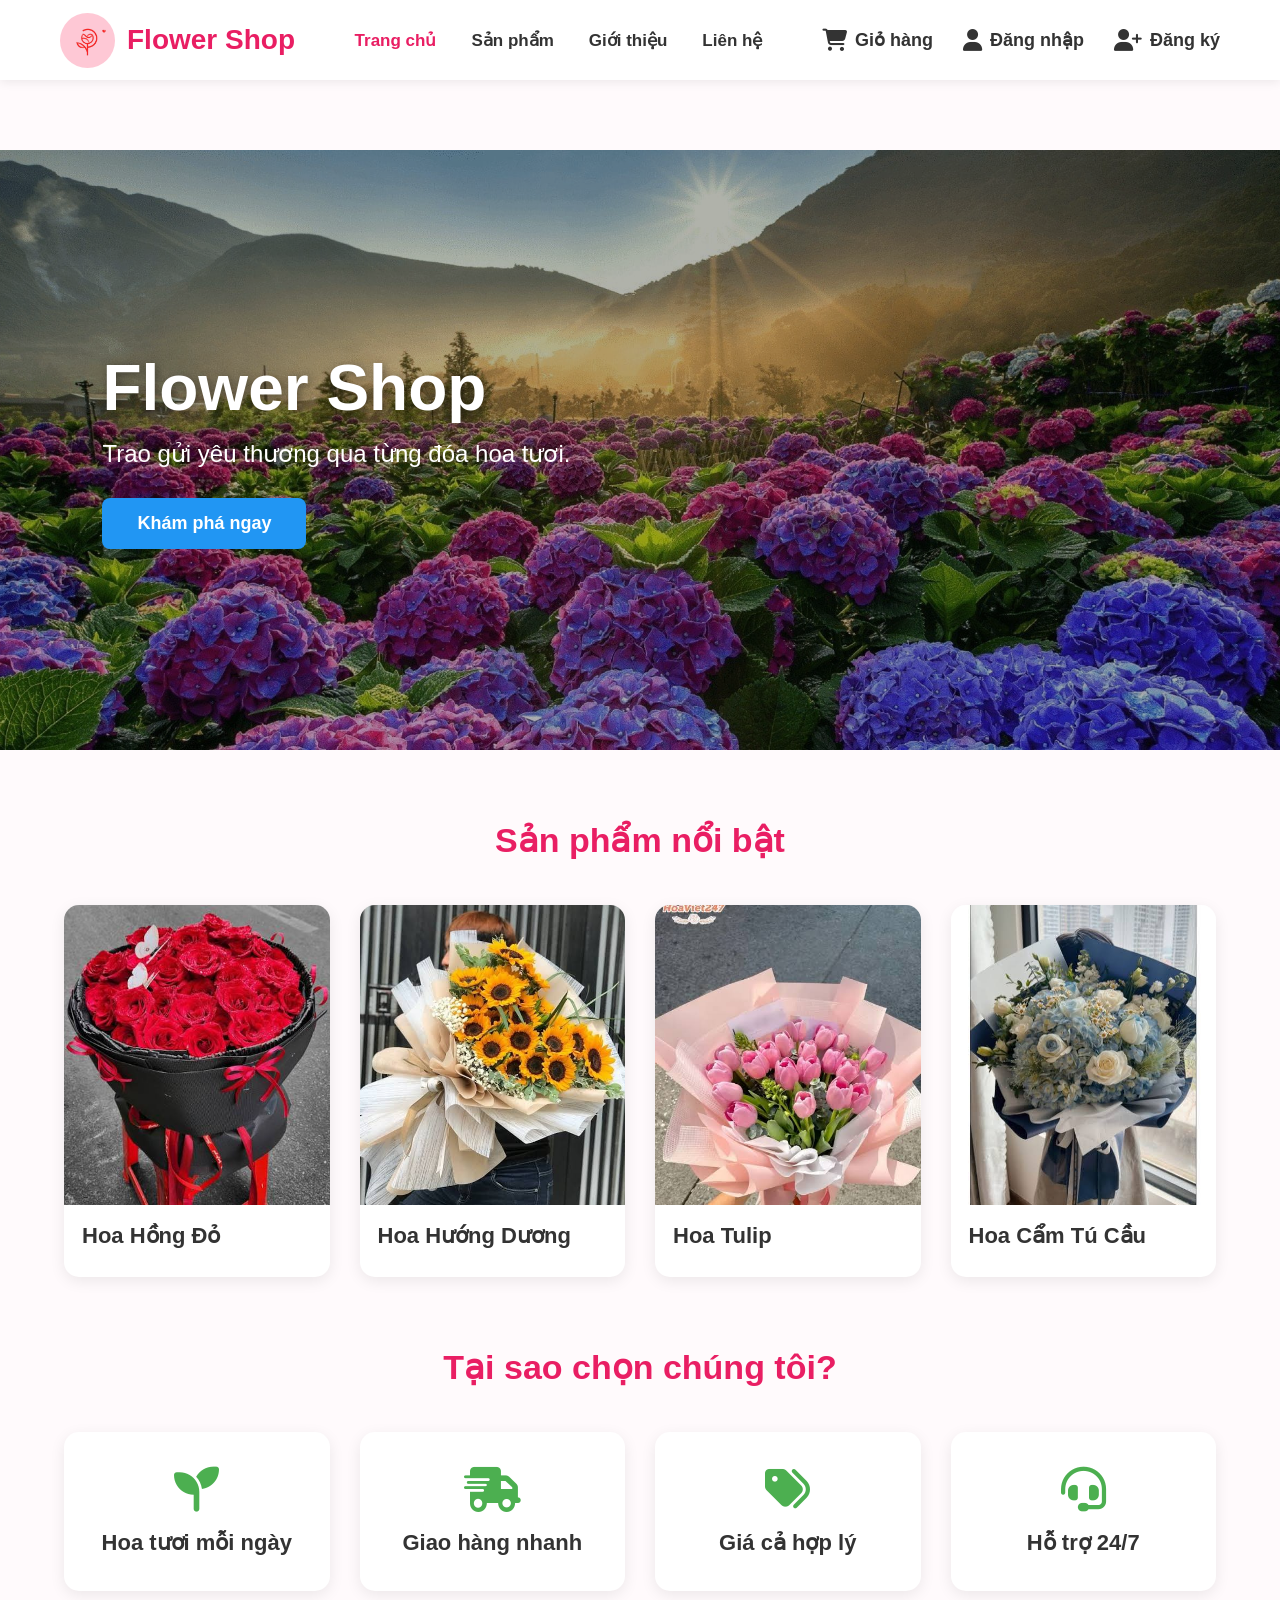
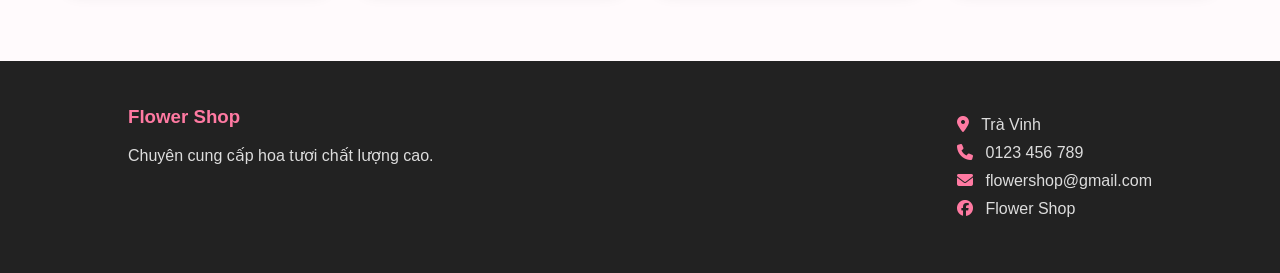
==== index.html @ d10ab286 "upbai" ====
<!DOCTYPE html>
<html lang="vi">

<head>

    <meta charset="UTF-8">

    <meta name="viewport" content="width=device-width, initial-scale=1.0">

    <meta name="description" content="Website bán hoa Flower Shop">

    <title>Flower Shop</title>

    <link rel="stylesheet" href="css/trangindex.css">

    <link rel="stylesheet"
        href="https://cdnjs.cloudflare.com/ajax/libs/font-awesome/6.7.2/css/all.min.css">

</head>

<body>

    <!-- ================= HEADER ================= -->
<header>

    <div class="logo">

        <img src="assets/img/logo-shop-hoa-3.jpg">

        <h2>Flower Shop</h2>

    </div>


    <nav>

        <ul>

            <li>
                <a href="index.html" class="active">
                    Trang chủ
                </a>
            </li>


            <li>
                <a href="html/san-pham.html">
                    Sản phẩm
                </a>
            </li>


            <li>
                <a href="/html/gioi-thieu.html">
                    Giới thiệu
                </a>
            </li>


            <li>
                <a href="/html/lien-he.html">
                    Liên hệ
                </a>
            </li>

        </ul>

    </nav>



<div class="header-right">


    <a href="html/gio-hang.html">

        <i class="fa-solid fa-cart-shopping"></i>

        Giỏ hàng

    </a>



    <a href="html/dang-nhap.html">

        <i class="fa-solid fa-user"></i>

        Đăng nhập

    </a>



    <a href="html/dang-ky.html">

        <i class="fa-solid fa-user-plus"></i>

        Đăng ký

    </a>


</div>


</header>
    <!-- ================= BANNER ================= -->

    <section class="banner">

        <img src="assets/img/vuon-hoa-cam-tu-cau-banner.jpg"
            alt="Vườn hoa cẩm tú cầu">

        <div class="banner-content">

            <h1>Flower Shop</h1>

            <p>Trao gửi yêu thương qua từng đóa hoa tươi.</p>

            <a href="html/san-pham.html" class="btn-banner">

                Khám phá ngay

            </a>

        </div>

    </section>

    <section class="featured">

        <h2>Sản phẩm nổi bật</h2>

        <div class="product-list">

            <div class="product">

                <img src="assets/img/images.jpg" alt="Hoa Hồng Đỏ">

                <div class="product-content">

                    <h3> Hoa Hồng Đỏ</h3>

                
                 
                </div>

            </div>

            <div class="product">

                <img src="assets/img/images (1).jpg" alt="Hoa Hướng Dương">

                <div class="product-content">

                    <h3>Hoa Hướng Dương</h3>

                    

                
                </div>

            </div>

            <div class="product">

                <img src="assets/img/images (2).jpg" alt="Hoa Tulip">

                <div class="product-content">

                    <h3>Hoa Tulip</h3>

                   
                

                </div>

            </div>

            <div class="product">

                <img src="assets/img/images (3).jpg" alt="Hoa Cẩm Tú Cầu">

                <div class="product-content">

                    <h3>Hoa Cẩm Tú Cầu</h3>

                   

                </div>

            </div>

        </div>

    </section>

    <!-- ================= DỊCH VỤ ================= -->

    <section class="service">

        <h2>Tại sao chọn chúng tôi?</h2>

        <div class="service-list">

            <div class="box">

                <i class="fa-solid fa-seedling"></i>

                <h3>Hoa tươi mỗi ngày</h3>

            </div>

            <div class="box">

                <i class="fa-solid fa-truck-fast"></i>

                <h3>Giao hàng nhanh</h3>

            </div>

            <div class="box">

                <i class="fa-solid fa-tags"></i>

                <h3>Giá cả hợp lý</h3>

            </div>

            <div class="box">

                <i class="fa-solid fa-headset"></i>

                <h3>Hỗ trợ 24/7</h3>

            </div>

        </div>

    </section>

    <!-- ================= FOOTER ================= -->

    <footer>

        <div>

            <h3>Flower Shop</h3>

            <p>Chuyên cung cấp hoa tươi chất lượng cao.</p>

        </div>

        <div>

            <p>

                <i class="fa-solid fa-location-dot"></i>

                Trà Vinh

            </p>

            <p>

                <i class="fa-solid fa-phone"></i>

                0123 456 789

            </p>

            <p>

                <i class="fa-solid fa-envelope"></i>

                flowershop@gmail.com

            </p>

            <p>

                <i class="fa-brands fa-facebook"></i>

                Flower Shop

            </p>

        </div>

    </footer>

    <script src="js/data.js"></script>

    <script src="js/script.js"></script>

</body>

</html>
---- css/trangindex.css ----
/* =====================================
   RESET
===================================== */

*{
    margin:0;
    padding:0;
    box-sizing:border-box;
    font-family:Arial, Helvetica, sans-serif;
}

body{
    background:#fffafc;
    color:#333;
}

a{
    text-decoration:none;
    color:inherit;
}

ul{
    list-style:none;
}

img{
    width:100%;
    display:block;
}

/* =====================================
   HEADER
===================================== */

header{

    width:100%;
    height:80px;

    background:#ffffff;

    display:flex;
    justify-content:space-between;
    align-items:center;

    padding:0 60px;

    position:sticky;
    top:0;

    z-index:1000;

    box-shadow:0 2px 10px rgba(0,0,0,.08);

}

.logo{

    display:flex;
    align-items:center;
    gap:12px;

}

.logo img{

    width:55px;
    height:55px;

    border-radius:50%;
    object-fit:cover;

}

.logo h2{

    color:#e91e63;
    font-size:28px;

}

nav ul{

    display:flex;
    gap:35px;

}

nav ul li a{

    font-size:17px;
    font-weight:600;

    transition:.3s;

    padding:8px 0;

}

nav ul li a:hover,
nav ul li a.active{

    color:#e91e63;

}

/* =====================================
   BANNER
===================================== */

.banner{

    width:100%;
    height:520px;

    overflow:hidden;

}

.banner img{

    width:100%;
    height:520px;

    object-fit:cover;

    transition:1s;

}

/* =====================================
   SECTION
===================================== */

section{

    width:90%;
    margin:70px auto;

}

section h2{

    text-align:center;

    font-size:34px;

    margin-bottom:45px;

    color:#e91e63;

}

/* =====================================
   DANH MỤC
===================================== */

.category-list{

    display:grid;

    grid-template-columns:repeat(5,1fr);

    gap:25px;

}

.card{

    background:white;

    border-radius:15px;

    padding:35px;

    text-align:center;

    box-shadow:0 4px 15px rgba(0,0,0,.08);

    transition:.35s;

}

.card:hover{

    transform:translateY(-8px);

    background:#ffeef5;

}

.card i{

    font-size:42px;

    color:#e91e63;

    margin-bottom:18px;

}

.card h3{

    font-size:20px;

}

/* =====================================
   SẢN PHẨM
===================================== */

.product-list{

    display:grid;

    grid-template-columns:repeat(auto-fit,minmax(250px,1fr));

    gap:30px;

}

.product{

    background:white;

    border-radius:15px;

    overflow:hidden;

    box-shadow:0 4px 15px rgba(0,0,0,.08);

    transition:.35s;

}

.product:hover{

    transform:translateY(-8px);

}

.product img{

    width:100%;

    height:300px;

    object-fit:cover;

    object-position:center center;

    display:block;

    transition:0.4s;

}
.product-content{

    padding:18px;

}

.product h3{

    font-size:22px;

    margin-bottom:10px;

}

.price{

    color:#e91e63;

    font-size:22px;

    font-weight:bold;

    margin-bottom:15px;

}

.product button{

    width:100%;

    padding:12px;

    border:none;

    background:#e91e63;

    color:white;

    border-radius:8px;

    cursor:pointer;

    font-size:16px;

    transition:.3s;

}

.product button:hover{

    background:#c2185b;

}

/* =====================================
   DỊCH VỤ
===================================== */

.service-list{

    display:grid;

    grid-template-columns:repeat(4,1fr);

    gap:30px;

}

.box{

    background:white;

    padding:35px;

    text-align:center;

    border-radius:15px;

    box-shadow:0 4px 15px rgba(0,0,0,.08);

    transition:.3s;

}

.box:hover{

    transform:translateY(-8px);

    background:#fef3f8;

}

.box i{

    font-size:45px;

    color:#4caf50;

    margin-bottom:18px;

}

.box h3{

    font-size:22px;

}

/* =====================================
   FOOTER
===================================== */

footer{

    margin-top:70px;

    background:#222;

    color:white;

    display:flex;

    justify-content:space-between;

    flex-wrap:wrap;

    padding:45px 10%;

}

footer h3{

    margin-bottom:18px;

    color:#ff7aa2;

}

footer p{

    margin:10px 0;

    color:#ddd;

}

footer i{

    margin-right:8px;

    color:#ff7aa2;

}

/* =====================================
   RESPONSIVE
===================================== */

@media(max-width:992px){

    header{

        flex-direction:column;
        height:auto;
        padding:20px;

    }

    nav ul{

        flex-wrap:wrap;
        justify-content:center;
        margin-top:20px;

    }

    .category-list{

        grid-template-columns:repeat(2,1fr);

    }

    .service-list{

        grid-template-columns:repeat(2,1fr);

    }

}

@media(max-width:768px){

    .banner{

        height:300px;

    }

    .banner img{

        height:300px;

    }

    section h2{

        font-size:28px;

    }

    .category-list,
    .service-list{

        grid-template-columns:1fr;

    }

    footer{

        flex-direction:column;
        gap:25px;

    }

}
/* ================= BANNER ================= */

.banner{

    position: relative;

    width:100%;

    height:600px;

    overflow:hidden;

}

.banner img{

    width:100%;

    height:100%;

    object-fit:cover;

    filter:brightness(70%);

}

.banner-content{

    position:absolute;

    top:50%;

    left:8%;

    transform:translateY(-50%);

    color:white;

}

.banner-content h1{

    font-size:64px;

    margin-bottom:15px;

    text-shadow:2px 2px 10px rgba(0,0,0,.4);

}

.banner-content p{

    font-size:24px;

    margin-bottom:30px;

}

.btn-banner{

    display:inline-block;

    padding:15px 35px;

    background:#2196f3;

    color:white;

    border-radius:8px;

    font-size:18px;

    font-weight:bold;

    transition:.3s;

}

.btn-banner:hover{

    background:#1976d2;

}
/* =====================================
   TRANG SẢN PHẨM
===================================== */


/* Banner sản phẩm */

.products-banner{

    position:relative;
    height:450px;
    overflow:hidden;

}

.products-banner img{

    width:100%;
    height:100%;
    object-fit:cover;

    filter:brightness(70%);

}


/* Khu vực tìm kiếm */

.search{

    width:90%;
    margin:40px auto;

    display:flex;
    justify-content:center;

}


.search input{

    width:500px;

    padding:15px 20px;

    border:2px solid #e91e63;

    border-radius:30px;

    outline:none;

    font-size:16px;

    transition:.3s;

}


.search input:focus{

    box-shadow:0 0 10px rgba(233,30,99,.3);

}



/* Tiêu đề sản phẩm */

.products h2{

    font-size:34px;

    color:#e91e63;

    text-align:center;

    margin-bottom:40px;

}



/* Card sản phẩm */

.products .product{

    position:relative;

    overflow:hidden;

}


.products .product img{

    height:280px;

    object-fit:cover;

    transition:.4s;

}


.products .product:hover img{

    transform:scale(1.08);

}



/* Nội dung sản phẩm */

.products .product-content{

    padding:20px;

    text-align:center;

}


.products .product h3{

    font-size:20px;

    min-height:50px;

}



/* Giá */

.products .price{

    font-size:22px;

    color:#e91e63;

    font-weight:bold;

}


.sale{

    display:inline-block;

    background:#ffeb3b;

    color:#333;

    padding:5px 12px;

    border-radius:20px;

    font-size:14px;

    margin-bottom:15px;

}



/* Nút sản phẩm */

.products button{

    margin-top:8px;

}


.products button:last-child{

    background:#4caf50;

}


.products button:last-child:hover{

    background:#388e3c;

}



/* Hover danh mục */

.category .card{

    cursor:pointer;

}



/* Responsive */

@media(max-width:768px){


    .search input{

        width:100%;

    }


    .products .product img{

        height:230px;

    }

}
.header-right{

    display:flex;
    align-items:center;
    gap:30px;

}


.header-right a{

    font-size:18px;
    font-weight:bold;

    display:flex;
    align-items:center;
    gap:8px;

}


.header-right i{

    font-size:22px;
}


.logo img{

    width:55px;
    height:55px;

    border-radius:50%;
    object-fit:cover;

}
/* =====================================
   FLOWER SHOP - CHI TIẾT SẢN PHẨM
===================================== */


.chi-tiet{

    width:1200px;

    margin:60px auto;

    display:flex;

    gap:50px;

    padding:40px;

    background:#fff;

    border-radius:25px;

    box-shadow:0 10px 30px rgba(0,0,0,0.12);

    animation: hienThi 0.6s ease;

}




/* Hiệu ứng xuất hiện */

@keyframes hienThi{

    from{

        opacity:0;

        transform:translateY(40px);

    }


    to{

        opacity:1;

        transform:translateY(0);

    }

}



/* ===============================
   ẢNH SẢN PHẨM
=============================== */


.anh-hoa{

    width:50%;

    overflow:hidden;

    border-radius:25px;

}



.anh-hoa img{


    width:100%;

    height:550px;

    object-fit:cover;

    border-radius:25px;

    transition:0.5s;


}



.anh-hoa:hover img{

    transform:scale(1.08);

}





/* ===============================
   THÔNG TIN
=============================== */


.thong-tin{

    flex:1;

    padding:20px;

}



.thong-tin h1{


    font-size:38px;

    color:#333;

    margin-bottom:15px;

    transition:0.3s;


}



.thong-tin h1:hover{

    color:#e91e63;

}





/* DANH MỤC */


#danhMuc{


    display:inline-block;

    padding:8px 20px;

    background:#ffe4ed;

    color:#e91e63;

    border-radius:30px;

    font-size:16px;

    margin-bottom:25px;


}




/* GIÁ */


.gia-cu{


    color:#999;

    text-decoration:line-through;

    font-size:18px;


}



.giam{


    color:#e91e63;

    font-weight:bold;

}



.gia-moi{


    color:#e91e63;

    font-size:35px;

    font-weight:bold;

    margin:20px 0;

}





/* MÔ TẢ */


#moTa{


    font-size:17px;

    color:#555;

    line-height:1.8;

    padding:20px 0;

    border-bottom:1px solid #eee;


}





/* ===============================
   NÚT QUAY LẠI
=============================== */


.thong-tin a{


    display:inline-block;

    margin-top:30px;

    padding:12px 30px;

    background:#e91e63;

    color:white;

    border-radius:30px;

    text-decoration:none;

    transition:0.3s;


}



.thong-tin a:hover{


    background:#c2185b;

    transform:translateX(-5px);


}



/* ===============================
   HIỆU ỨNG THÔNG TIN
=============================== */


.thong-tin h1{

    animation: hienTrai 0.7s ease;

}



#giaSP{

    animation: hienTrai 0.9s ease;

}



#moTa{

    animation: hienTrai 1s ease;

}




@keyframes hienTrai{


    from{

        opacity:0;

        transform:translateX(40px);

    }


    to{

        opacity:1;

        transform:translateX(0);

    }

}





/* ===============================
   RESPONSIVE
=============================== */


@media(max-width:900px){


    .chi-tiet{

        width:90%;

        flex-direction:column;

        padding:25px;

    }



    .anh-hoa{

        width:100%;

    }



    .anh-hoa img{

        height:400px;

    }


}
/* =====================================
   HIỆU ỨNG CHUYỂN TRANG
===================================== */


/* Khi trang vừa mở */

body{

    animation: moTrang 0.5s ease;

}



@keyframes moTrang{


    from{

        opacity:0;

        transform:translateY(15px);

    }


    to{

        opacity:1;

        transform:translateY(0);

    }

}



/* Hiệu ứng khi chuyển trang */

body.chuyen-trang{


    animation: dongTrang 0.4s ease forwards;


}



@keyframes dongTrang{


    from{

        opacity:1;

    }


    to{

        opacity:0;

        transform:translateY(-15px);

    }

}
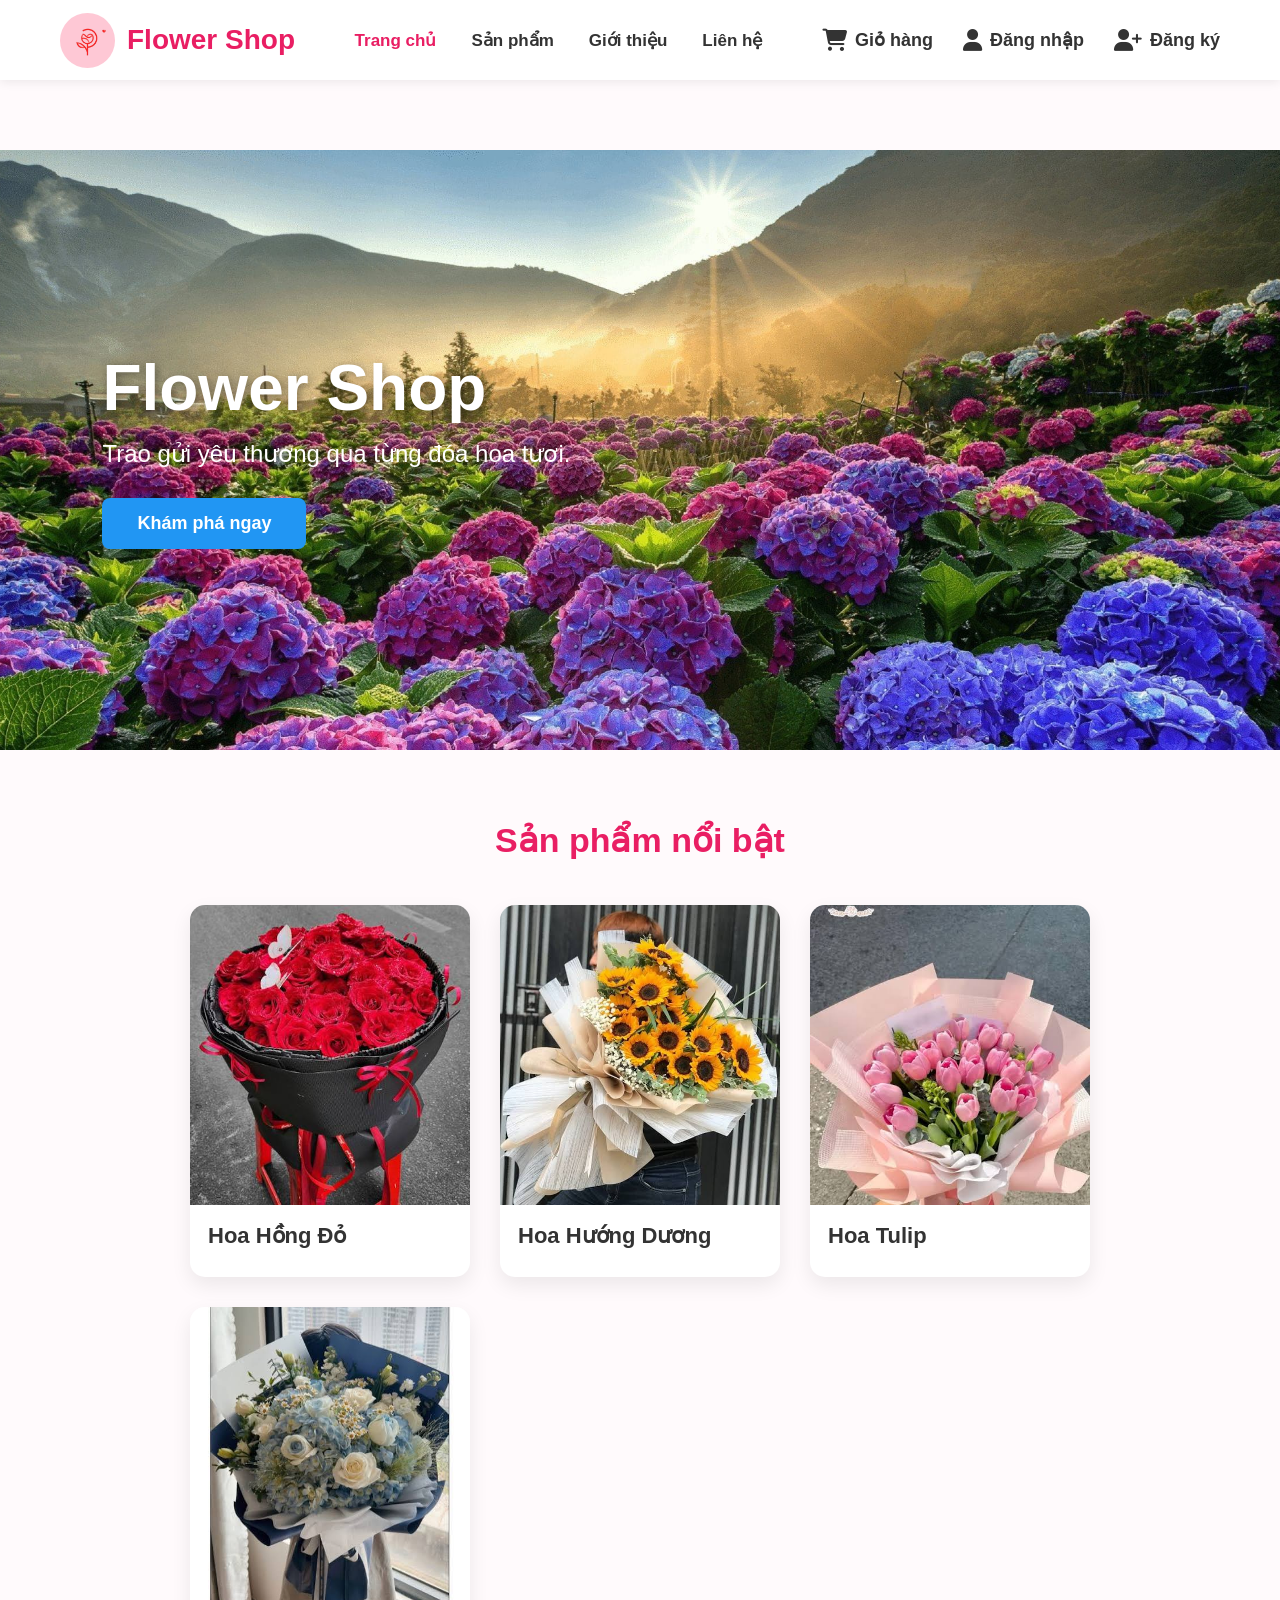
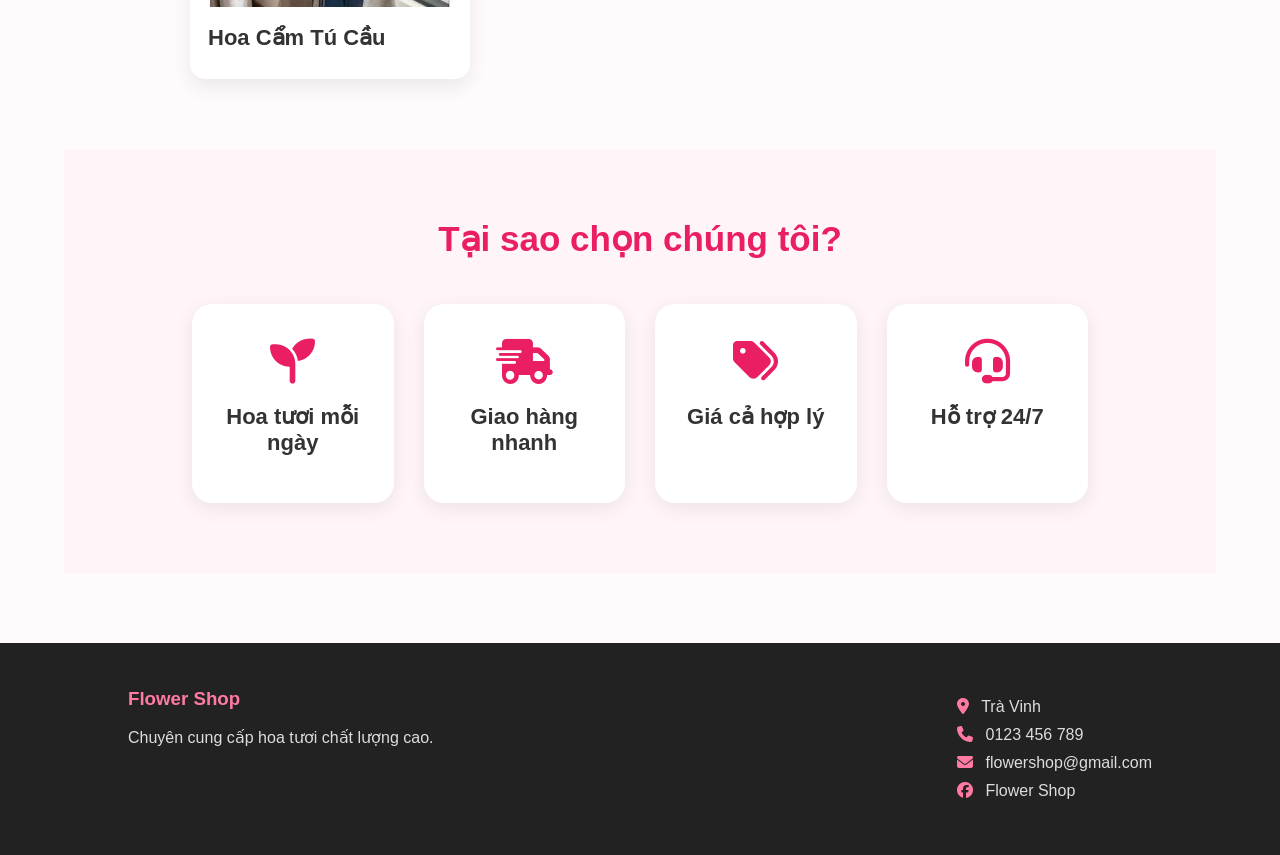
==== commit 29a7b8a3: "update" ====
--- a/index.html
+++ b/index.html
@@ -51,14 +51,14 @@
 
 
             <li>
-                <a href="/html/gioi-thieu.html">
+                <a href="html/gioi-thieu.html">
                     Giới thiệu
                 </a>
             </li>
 
 
             <li>
-                <a href="/html/lien-he.html">
+                <a href="html/lien-he.html">
                     Liên hệ
                 </a>
             </li>
--- a/css/trangindex.css
+++ b/css/trangindex.css
@@ -211,25 +211,36 @@
 
 .product-list{
 
-    display:grid;
-
-    grid-template-columns:repeat(auto-fit,minmax(250px,1fr));
-
-    gap:30px;
-
-}
-
+    display: grid;
+
+    grid-template-columns: repeat(auto-fill, minmax(280px, 280px));
+
+    justify-content: center;
+
+    gap: 30px;
+
+    margin-top: 30px;
+
+}   
 .product{
 
-    background:white;
-
-    border-radius:15px;
-
-    overflow:hidden;
-
-    box-shadow:0 4px 15px rgba(0,0,0,.08);
-
-    transition:.35s;
+    width: 280px;
+
+    background: #fff;
+
+    border-radius: 15px;
+
+    overflow: hidden;
+
+    box-shadow: 0 8px 20px rgba(0,0,0,.08);
+
+    transition: .3s;
+
+}
+
+.product:hover{
+
+    transform: translateY(-8px);
 
 }
 
@@ -501,7 +512,6 @@
 
     object-fit:cover;
 
-    filter:brightness(70%);
 
 }
 
@@ -1254,4 +1264,1240 @@
 
     }
 
+}
+/* =====================================
+   TRANG GIỚI THIỆU
+===================================== */
+
+/* ---------- Giới thiệu ---------- */
+
+.about{
+
+    width:1200px;
+
+    margin:70px auto;
+
+    display:flex;
+
+    align-items:center;
+
+    gap:50px;
+
+}
+
+
+
+.about-img{
+
+    flex:1;
+
+}
+
+
+
+.about-img img{
+
+    width:100%;
+
+    height:450px;
+
+    object-fit:cover;
+
+    border-radius:20px;
+
+    box-shadow:0 10px 25px rgba(0,0,0,.15);
+
+    transition:.4s;
+
+}
+
+
+
+.about-img img:hover{
+
+    transform:scale(1.05);
+
+}
+
+
+
+.about-content{
+
+    flex:1;
+
+}
+
+
+
+.about-content h2{
+
+    font-size:36px;
+
+    color:#e91e63;
+
+    margin-bottom:20px;
+
+}
+
+
+
+.about-content p{
+
+    font-size:17px;
+
+    line-height:1.8;
+
+    color:#555;
+
+    text-align:justify;
+
+    margin-bottom:18px;
+
+}
+
+
+
+
+
+/* ---------- Dịch vụ ---------- */
+
+.service{
+
+    padding:70px 10%;
+
+    background:#fff5f8;
+
+}
+
+
+
+.service h2{
+
+    text-align:center;
+
+    font-size:35px;
+
+    color:#e91e63;
+
+    margin-bottom:45px;
+
+}
+
+
+
+.service-list{
+
+    display:grid;
+
+    grid-template-columns:repeat(4,1fr);
+
+    gap:30px;
+
+}
+
+
+
+.box{
+
+    background:#fff;
+
+    padding:35px 25px;
+
+    text-align:center;
+
+    border-radius:20px;
+
+    box-shadow:0 5px 20px rgba(0,0,0,.08);
+
+    transition:.3s;
+
+}
+
+
+
+.box:hover{
+
+    transform:translateY(-10px);
+
+}
+
+
+
+.box i{
+
+    font-size:45px;
+
+    color:#e91e63;
+
+    margin-bottom:20px;
+
+}
+
+
+
+.box h3{
+
+    margin-bottom:12px;
+
+    color:#333;
+
+}
+
+
+
+.box p{
+
+    color:#666;
+
+    line-height:1.6;
+
+}
+
+
+
+
+
+/* ---------- Đội ngũ ---------- */
+
+.team{
+
+    width:1200px;
+
+    margin:70px auto;
+
+}
+
+
+
+.team h2{
+
+    text-align:center;
+
+    font-size:35px;
+
+    color:#e91e63;
+
+    margin-bottom:40px;
+
+}
+
+
+
+.team .product{
+
+    transition:.4s;
+
+}
+
+
+
+.team .product:hover{
+
+    transform:translateY(-10px);
+
+}
+
+
+
+.team .product img{
+
+    height:320px;
+
+    object-fit:cover;
+
+}
+
+
+
+
+
+/* ---------- Hiệu ứng ---------- */
+
+.about,
+
+.service,
+
+.team{
+
+    animation:hienLen .8s ease;
+
+}
+
+
+
+@keyframes hienLen{
+
+    from{
+
+        opacity:0;
+
+        transform:translateY(40px);
+
+    }
+
+    to{
+
+        opacity:1;
+
+        transform:translateY(0);
+
+    }
+
+}
+
+
+
+
+
+/* ---------- Responsive ---------- */
+
+@media(max-width:992px){
+
+    .about{
+
+        width:90%;
+
+        flex-direction:column;
+
+    }
+
+
+
+    .team{
+
+        width:90%;
+
+    }
+
+
+
+    .service-list{
+
+        grid-template-columns:repeat(2,1fr);
+
+    }
+
+}
+
+
+
+@media(max-width:768px){
+
+    .service-list{
+
+        grid-template-columns:1fr;
+
+    }
+
+}
+/* =====================================
+   NÚT CHI TIẾT
+===================================== */
+
+.nut-chi-tiet{
+
+    display:flex;
+
+    gap:20px;
+
+    margin:30px 0;
+
+}
+
+.btn-gio,
+.btn-mua{
+
+    border:none;
+
+    padding:15px 30px;
+
+    font-size:17px;
+
+    border-radius:8px;
+
+    cursor:pointer;
+
+    transition:.3s;
+
+}
+
+.btn-gio{
+
+    background:#ff4081;
+
+    color:#fff;
+
+}
+
+.btn-gio:hover{
+
+    background:#e91e63;
+
+    transform:translateY(-3px);
+
+}
+
+.btn-mua{
+
+    background:#4caf50;
+
+    color:#fff;
+
+}
+
+.btn-mua:hover{
+
+    background:#388e3c;
+
+    transform:translateY(-3px);
+
+}
+
+.quay-lai{
+
+    display:inline-block;
+
+    margin-top:10px;
+
+    color:#333;
+
+    font-weight:bold;
+
+    text-decoration:none;
+
+}
+
+.quay-lai:hover{
+
+    color:#e91e63;
+
+}
+/* =====================================
+   TRANG THANH TOÁN
+===================================== */
+
+.thanh-toan{
+
+    width:1200px;
+
+    margin:60px auto;
+
+    padding:20px;
+
+}
+
+.thanh-toan h2{
+
+    text-align:center;
+
+    color:#e91e63;
+
+    font-size:36px;
+
+    margin-bottom:40px;
+
+}
+
+.thanh-toan-box{
+
+    display:flex;
+
+    gap:40px;
+
+    background:#fff;
+
+    padding:35px;
+
+    border-radius:20px;
+
+    box-shadow:0 8px 20px rgba(0,0,0,.1);
+
+}
+
+
+
+/* ======================
+   SẢN PHẨM
+====================== */
+
+.san-pham-mua{
+
+    flex:1;
+
+    text-align:center;
+
+}
+
+.san-pham-mua img{
+
+    width:100%;
+
+    max-width:350px;
+
+    height:350px;
+
+    object-fit:cover;
+
+    border-radius:15px;
+
+    transition:.4s;
+
+}
+
+.san-pham-mua img:hover{
+
+    transform:scale(1.05);
+
+}
+
+.san-pham-mua h3{
+
+    margin-top:20px;
+
+    color:#333;
+
+    font-size:24px;
+
+}
+
+.san-pham-mua p{
+
+    margin-top:15px;
+
+}
+
+
+
+/* ======================
+   GIÁ
+====================== */
+
+.gia-cu{
+
+    color:#999;
+
+    text-decoration:line-through;
+
+    font-size:18px;
+
+}
+
+.gia-moi{
+
+    color:#e91e63;
+
+    font-size:30px;
+
+    font-weight:bold;
+
+}
+
+
+
+/* ======================
+   FORM
+====================== */
+
+.form-thanh-toan{
+
+    flex:1;
+
+}
+
+.form-thanh-toan h3{
+
+    margin-bottom:20px;
+
+    color:#e91e63;
+
+}
+
+.form-thanh-toan input,
+
+.form-thanh-toan textarea{
+
+    width:100%;
+
+    padding:14px;
+
+    margin-bottom:18px;
+
+    border:1px solid #ddd;
+
+    border-radius:8px;
+
+    font-size:16px;
+
+    outline:none;
+
+    transition:.3s;
+
+}
+
+.form-thanh-toan input:focus,
+
+.form-thanh-toan textarea:focus{
+
+    border-color:#e91e63;
+
+    box-shadow:0 0 8px rgba(233,30,99,.2);
+
+}
+
+.form-thanh-toan h4{
+
+    margin:20px 0 15px;
+
+    color:#333;
+
+}
+
+.form-thanh-toan label{
+
+    display:block;
+
+    margin-bottom:12px;
+
+    cursor:pointer;
+
+    color:#555;
+
+}
+
+.form-thanh-toan input[type="radio"]{
+
+    width:auto;
+
+    margin-right:8px;
+
+}
+
+
+
+/* ======================
+   NÚT ĐẶT HÀNG
+====================== */
+
+.form-thanh-toan button{
+
+    width:100%;
+
+    padding:15px;
+
+    border:none;
+
+    border-radius:8px;
+
+    background:#e91e63;
+
+    color:#fff;
+
+    font-size:18px;
+
+    cursor:pointer;
+
+    transition:.3s;
+
+    margin-top:20px;
+
+}
+
+.form-thanh-toan button:hover{
+
+    background:#c2185b;
+
+    transform:translateY(-3px);
+
+}
+
+
+
+/* ======================
+   HIỆU ỨNG
+====================== */
+
+.thanh-toan-box{
+
+    animation:hienThanhToan .7s ease;
+
+}
+
+@keyframes hienThanhToan{
+
+    from{
+
+        opacity:0;
+
+        transform:translateY(40px);
+
+    }
+
+    to{
+
+        opacity:1;
+
+        transform:translateY(0);
+
+    }
+
+}
+
+
+
+/* ======================
+   RESPONSIVE
+====================== */
+
+@media(max-width:992px){
+
+    .thanh-toan{
+
+        width:95%;
+
+    }
+
+    .thanh-toan-box{
+
+        flex-direction:column;
+
+    }
+
+    .san-pham-mua img{
+
+        max-width:280px;
+
+        height:280px;
+
+    }
+
+}
+.san-pham-mua h3{
+
+    text-align: center;
+
+    font-size: 30px;
+
+    font-weight: 600;
+
+    color: #333;
+
+    margin: 20px 0 10px;
+
+}
+
+
+#giaHoa{
+
+    text-align: center;
+
+    margin-top: 15px;
+
+}
+.san-pham-mua{
+
+    display: flex;
+
+    flex-direction: column;
+
+    align-items: center;
+
+    justify-content: center;
+
+    text-align: center;
+
+}
+/* ===================================== */
+/* LIÊN HỆ */
+/* ===================================== */
+
+.contact{
+
+    width:90%;
+    max-width:1200px;
+
+    margin:60px auto;
+
+    display:grid;
+
+    grid-template-columns:1fr 1fr;
+
+    gap:40px;
+
+}
+
+.contact-info,
+.contact-form{
+
+    background:#fff;
+
+    padding:35px;
+
+    border-radius:20px;
+
+    box-shadow:0 10px 25px rgba(0,0,0,.08);
+
+}
+
+.contact-info h2,
+.contact-form h2{
+
+    color:#e91e63;
+
+    margin-bottom:25px;
+
+    font-size:30px;
+
+}
+
+.contact-info p{
+
+    margin:18px 0;
+
+    font-size:18px;
+
+    color:#555;
+
+    line-height:1.8;
+
+}
+
+.contact-info i{
+
+    width:30px;
+
+    color:#e91e63;
+
+    font-size:20px;
+
+}
+
+
+
+/* ================= FORM ================= */
+
+.contact-form input,
+.contact-form textarea{
+
+    width:100%;
+
+    padding:15px;
+
+    margin-bottom:18px;
+
+    border:1px solid #ddd;
+
+    border-radius:10px;
+
+    font-size:16px;
+
+    outline:none;
+
+    transition:.3s;
+
+    resize:none;
+
+}
+
+.contact-form input:focus,
+.contact-form textarea:focus{
+
+    border-color:#e91e63;
+
+    box-shadow:0 0 10px rgba(233,30,99,.2);
+
+}
+
+.contact-form button{
+
+    width:100%;
+
+    padding:15px;
+
+    border:none;
+
+    border-radius:10px;
+
+    background:#e91e63;
+
+    color:#fff;
+
+    font-size:18px;
+
+    cursor:pointer;
+
+    transition:.3s;
+
+}
+
+.contact-form button:hover{
+
+    background:#c2185b;
+
+    transform:translateY(-3px);
+
+}
+
+
+
+/* ================= GOOGLE MAP ================= */
+
+.map{
+
+    width:90%;
+
+    max-width:1200px;
+
+    margin:0 auto 60px;
+
+}
+
+.map iframe{
+
+    width:100%;
+
+    height:450px;
+
+    border:none;
+
+    border-radius:20px;
+
+    box-shadow:0 10px 25px rgba(0,0,0,.08);
+
+}
+
+
+
+/* ================= RESPONSIVE ================= */
+
+@media(max-width:900px){
+
+.contact{
+
+    grid-template-columns:1fr;
+
+}
+
+.contact-info,
+.contact-form{
+
+    padding:25px;
+
+}
+
+.contact-info h2,
+.contact-form h2{
+
+    font-size:26px;
+
+}
+
+.map iframe{
+
+    height:320px;
+
+}
+
+}
+/* ===================================== */
+/* GIỎ HÀNG */
+/* ===================================== */
+
+.gio-hang{
+
+    width:90%;
+    max-width:1100px;
+
+    margin:50px auto;
+
+}
+
+.gio-hang h1{
+
+    text-align:center;
+
+    color:#e91e63;
+
+    font-size:38px;
+
+    margin-bottom:40px;
+
+}
+
+
+/* ================= SẢN PHẨM ================= */
+
+.item-cart{
+
+    display:flex;
+
+    align-items:center;
+
+    gap:25px;
+
+    background:#fff;
+
+    border-radius:20px;
+
+    padding:20px;
+
+    margin-bottom:25px;
+
+    box-shadow:0 8px 20px rgba(0,0,0,.08);
+
+    transition:.3s;
+
+}
+
+.item-cart:hover{
+
+    transform:translateY(-5px);
+
+}
+
+.item-cart img{
+
+    width:160px;
+
+    height:160px;
+
+    object-fit:cover;
+
+    border-radius:15px;
+
+}
+
+.cart-info{
+
+    flex:1;
+
+}
+
+.cart-info h3{
+
+    font-size:26px;
+
+    color:#333;
+
+    margin-bottom:12px;
+
+}
+
+.cart-info p{
+
+    font-size:20px;
+
+    color:#e91e63;
+
+    font-weight:bold;
+
+}
+
+
+/* ================= SỐ LƯỢNG ================= */
+
+.so-luong{
+
+    display:flex;
+
+    align-items:center;
+
+    gap:15px;
+
+    margin-top:18px;
+
+}
+
+.so-luong button{
+
+    width:38px;
+
+    height:38px;
+
+    border:none;
+
+    border-radius:50%;
+
+    background:#e91e63;
+
+    color:#fff;
+
+    font-size:20px;
+
+    cursor:pointer;
+
+    transition:.3s;
+
+}
+
+.so-luong button:hover{
+
+    background:#c2185b;
+
+}
+
+.so-luong span{
+
+    font-size:22px;
+
+    font-weight:bold;
+
+    width:35px;
+
+    text-align:center;
+
+}
+
+
+/* ================= NÚT XÓA ================= */
+
+.btn-xoa{
+
+    padding:12px 22px;
+
+    border:none;
+
+    border-radius:10px;
+
+    background:#f44336;
+
+    color:#fff;
+
+    font-size:16px;
+
+    cursor:pointer;
+
+    transition:.3s;
+
+}
+
+.btn-xoa:hover{
+
+    background:#d32f2f;
+
+}
+
+
+/* ================= TỔNG TIỀN ================= */
+
+.tong-tien{
+
+    text-align:right;
+
+    margin-top:40px;
+
+    font-size:32px;
+
+    color:#e91e63;
+
+    font-weight:bold;
+
+}
+
+
+/* ================= NÚT ================= */
+
+.gio-hang-btn{
+
+    display:flex;
+
+    justify-content:space-between;
+
+    margin-top:40px;
+
+}
+
+.gio-hang-btn a{
+
+    text-decoration:none;
+
+    padding:15px 35px;
+
+    border-radius:12px;
+
+    font-size:18px;
+
+    color:#fff;
+
+    transition:.3s;
+
+}
+
+.btn-back{
+
+    background:#757575;
+
+}
+
+.btn-back:hover{
+
+    background:#555;
+
+}
+
+.btn-buy{
+
+    background:#4caf50;
+
+}
+
+.btn-buy:hover{
+
+    background:#388e3c;
+
+}
+
+
+/* ================= GIỎ HÀNG TRỐNG ================= */
+
+.gio-hang h2{
+
+    text-align:center;
+
+    color:#777;
+
+    padding:50px 0;
+
+}
+
+
+/* ================= RESPONSIVE ================= */
+
+@media(max-width:768px){
+
+.item-cart{
+
+    flex-direction:column;
+
+    text-align:center;
+
+}
+
+.item-cart img{
+
+    width:220px;
+
+    height:220px;
+
+}
+
+.gio-hang-btn{
+
+    flex-direction:column;
+
+    gap:15px;
+
+}
+
+.gio-hang-btn a{
+
+    text-align:center;
+
+}
+
+.tong-tien{
+
+    text-align:center;
+
+}
+
 }
